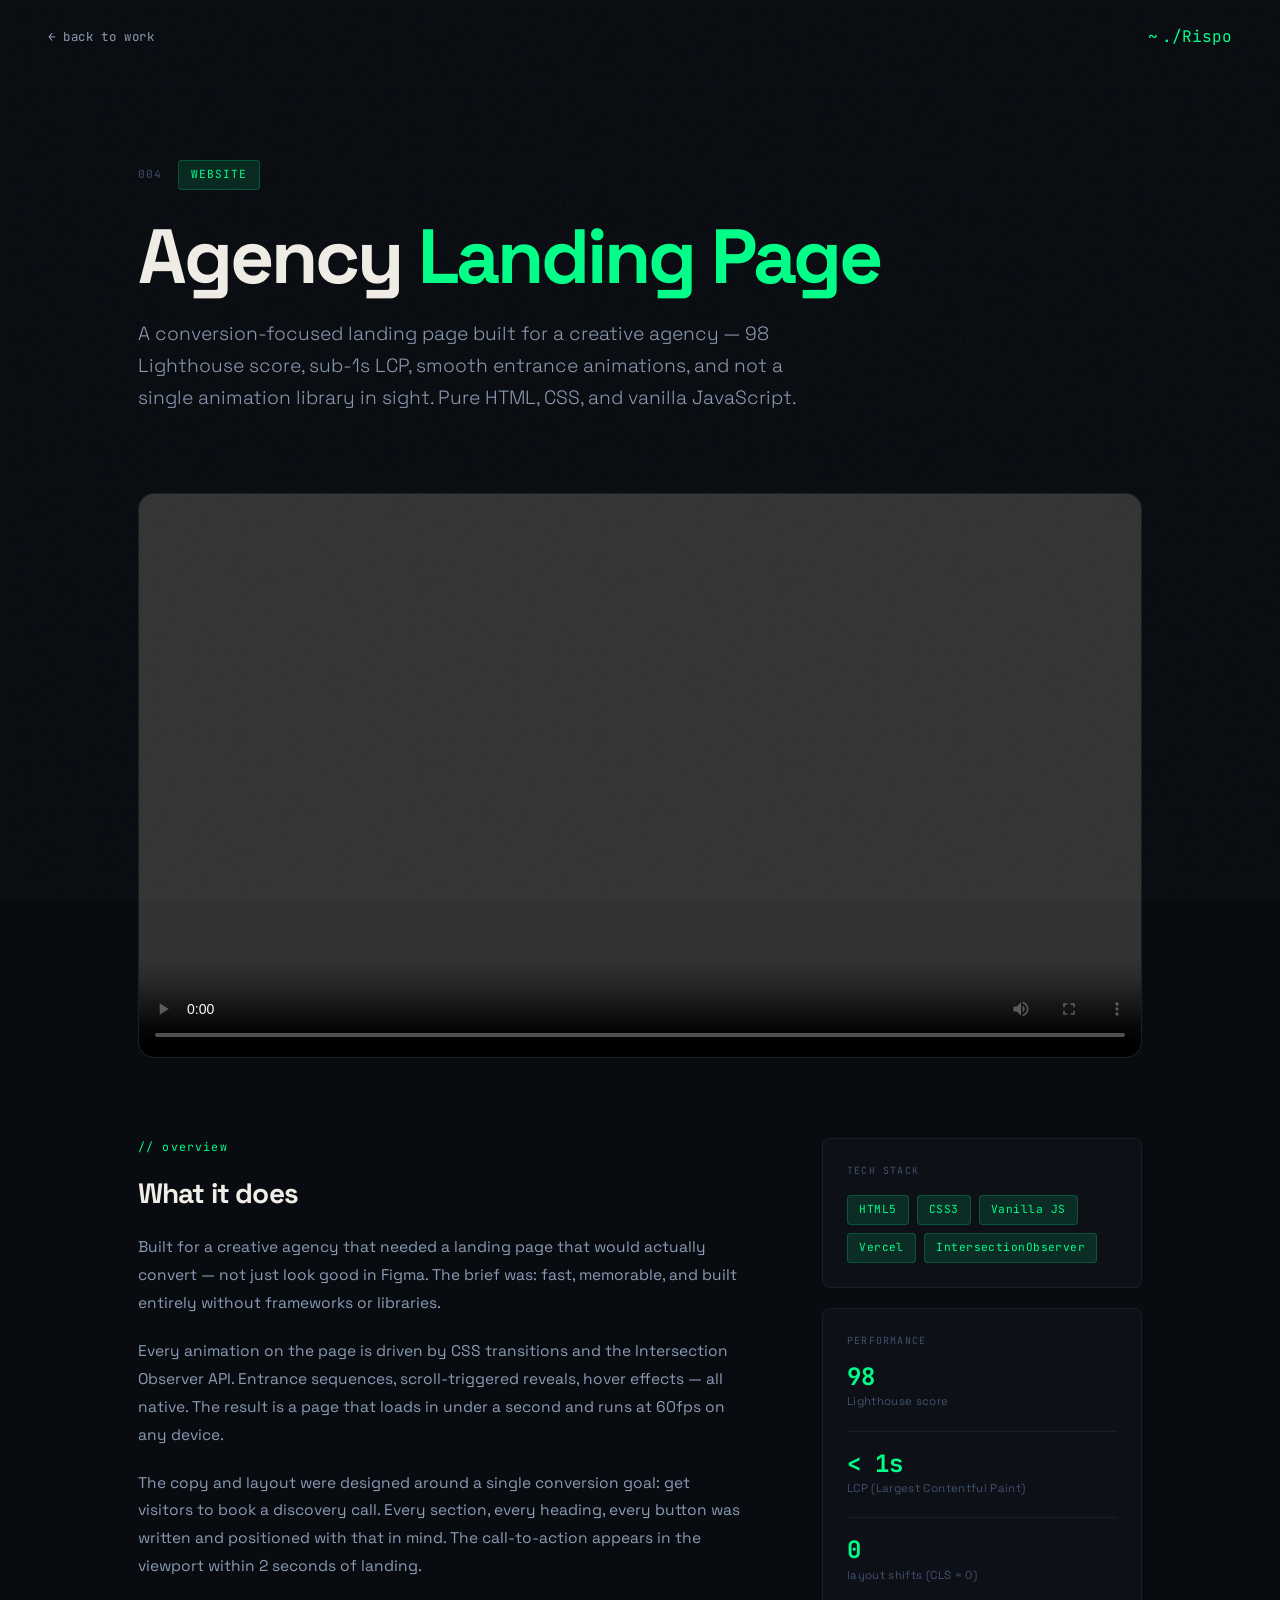
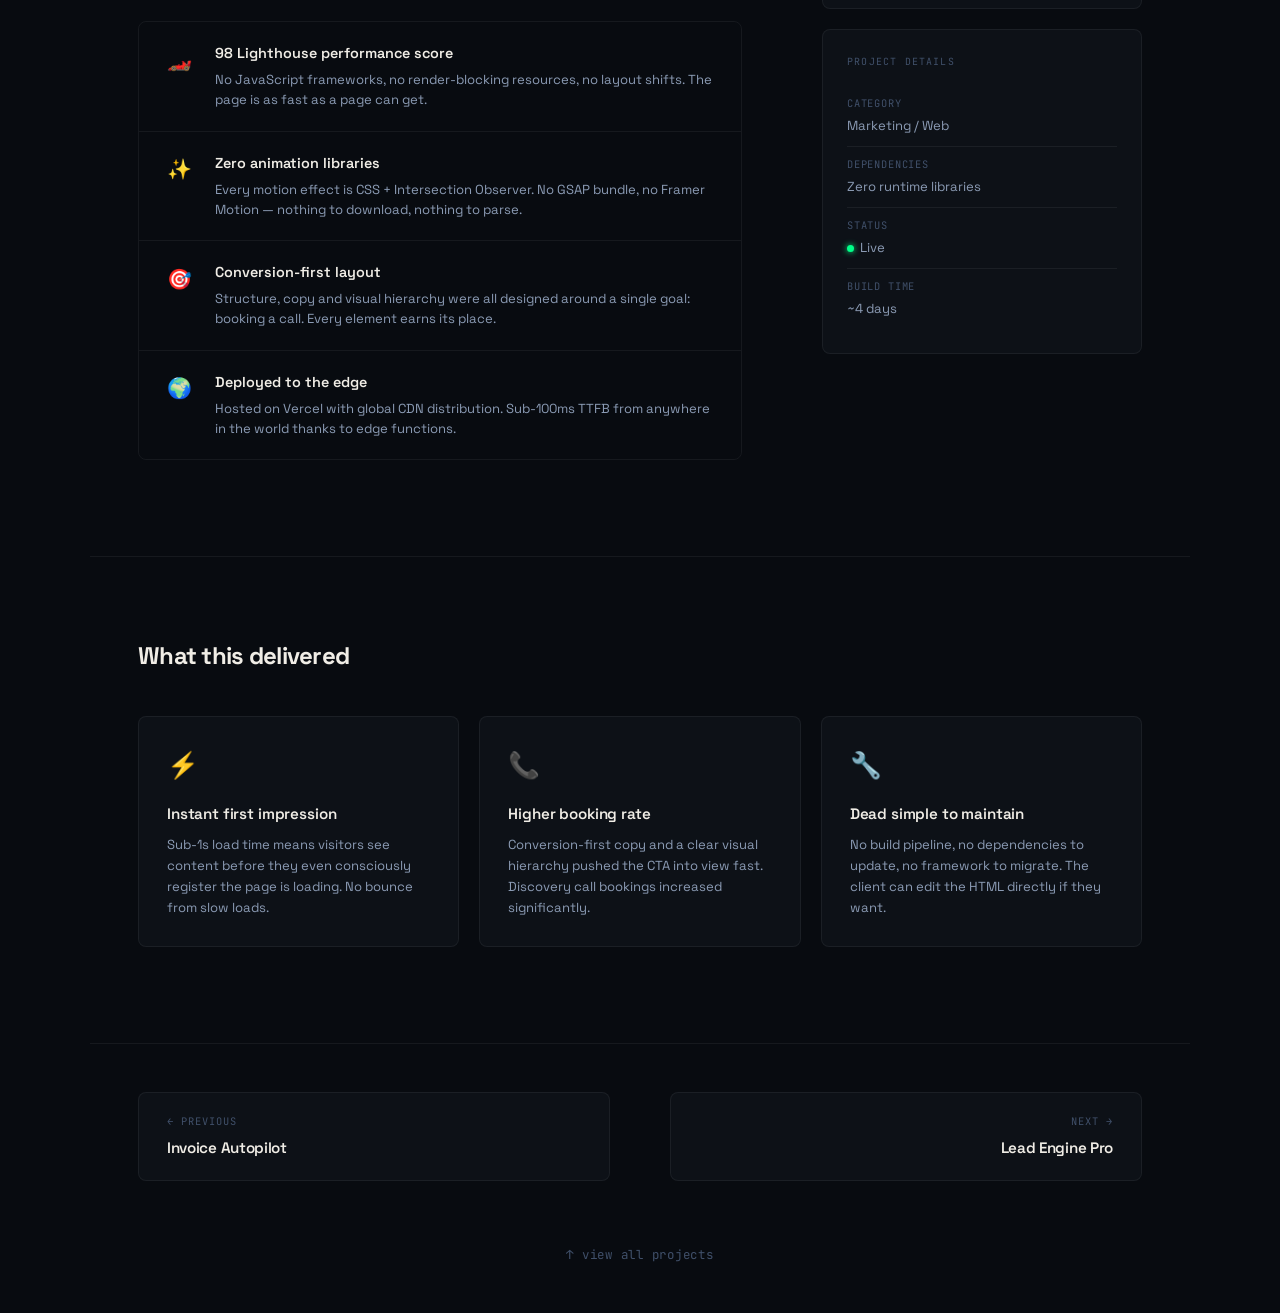
==== projects/agency-landing.html @ e34d499d "first commit" ====
<!DOCTYPE html>
<html lang="en">
<head>
  <meta charset="UTF-8" />
  <meta name="viewport" content="width=device-width, initial-scale=1.0" />
  <title>Agency Landing Page — Rispo</title>
  <meta name="description" content="Conversion-focused landing page. 98 Lighthouse score, sub-1s LCP, smooth animations without a single library." />
  <link rel="preconnect" href="https://fonts.googleapis.com" />
  <link rel="preconnect" href="https://fonts.gstatic.com" crossorigin />
  <link href="https://fonts.googleapis.com/css2?family=Space+Grotesk:wght@300;400;500;600;700&family=JetBrains+Mono:wght@300;400;500;700&display=swap" rel="stylesheet" />
  <link rel="stylesheet" href="../assets/css/style.css" />
</head>
<body>
  <div class="noise" aria-hidden="true"></div>
  <div class="grid-lines" aria-hidden="true"></div>

  <nav class="proj-page-nav" id="projNav">
    <a href="../index.html#work" class="proj-back">← back to work</a>
    <a href="../index.html" class="proj-page-nav-logo"><span style="color:var(--accent)">~</span>./Rispo</a>
  </nav>

  <section class="proj-hero">
    <div class="proj-hero-eyebrow">
      <span class="proj-hero-num">004</span>
      <span class="proj-hero-tag">Website</span>
    </div>
    <h1 class="proj-hero-title">Agency <em>Landing Page</em></h1>
    <p class="proj-hero-tagline">
      A conversion-focused landing page built for a creative agency — 98 Lighthouse score,
      sub-1s LCP, smooth entrance animations, and not a single animation library in sight.
      Pure HTML, CSS, and vanilla JavaScript.
    </p>
  </section>

  <div class="proj-video-wrap">
    <div class="proj-video-frame" id="videoFrame4" role="button" tabindex="0" aria-label="Watch project demo">
      <span class="proj-video-label">// demo</span>
      <div class="proj-video-scanlines"></div>
      <!--
        TO ADD VIDEO: replace the empty src below with your file name, e.g.:
          src="videos/agency-landing-demo.mp4"
      -->
      <video id="projVideo4" src="" controls preload="none"></video>
      <div class="proj-video-play">
        <svg viewBox="0 0 24 24"><path d="M8 5v14l11-7z"/></svg>
      </div>
      <p class="proj-video-caption">Page walkthrough — <em>add video to reveal</em></p>
      <div class="proj-video-corner br">
        <span class="proj-video-corner-dot"></span>
        agency-landing · HTML/CSS/JS
      </div>
    </div>
  </div>

  <div class="proj-body">
    <div class="proj-desc-col">
      <span class="proj-desc-tag">// overview</span>
      <h2 class="proj-desc-title">What it does</h2>

      <p class="proj-desc-body">
        Built for a creative agency that needed a landing page that would actually
        convert — not just look good in Figma. The brief was: fast, memorable,
        and built entirely without frameworks or libraries.
      </p>
      <p class="proj-desc-body">
        Every animation on the page is driven by CSS transitions and the
        Intersection Observer API. Entrance sequences, scroll-triggered reveals,
        hover effects — all native. The result is a page that loads in under
        a second and runs at 60fps on any device.
      </p>
      <p class="proj-desc-body">
        The copy and layout were designed around a single conversion goal: get
        visitors to book a discovery call. Every section, every heading, every
        button was written and positioned with that in mind. The call-to-action
        appears in the viewport within 2 seconds of landing.
      </p>

      <div class="proj-highlights">
        <div class="proj-highlight">
          <span class="proj-highlight-icon">🏎️</span>
          <div class="proj-highlight-text">
            <h4>98 Lighthouse performance score</h4>
            <p>No JavaScript frameworks, no render-blocking resources, no layout shifts. The page is as fast as a page can get.</p>
          </div>
        </div>
        <div class="proj-highlight">
          <span class="proj-highlight-icon">✨</span>
          <div class="proj-highlight-text">
            <h4>Zero animation libraries</h4>
            <p>Every motion effect is CSS + Intersection Observer. No GSAP bundle, no Framer Motion — nothing to download, nothing to parse.</p>
          </div>
        </div>
        <div class="proj-highlight">
          <span class="proj-highlight-icon">🎯</span>
          <div class="proj-highlight-text">
            <h4>Conversion-first layout</h4>
            <p>Structure, copy and visual hierarchy were all designed around a single goal: booking a call. Every element earns its place.</p>
          </div>
        </div>
        <div class="proj-highlight">
          <span class="proj-highlight-icon">🌍</span>
          <div class="proj-highlight-text">
            <h4>Deployed to the edge</h4>
            <p>Hosted on Vercel with global CDN distribution. Sub-100ms TTFB from anywhere in the world thanks to edge functions.</p>
          </div>
        </div>
      </div>
    </div>

    <aside class="proj-sidebar">
      <div class="proj-sidebar-card">
        <span class="proj-sidebar-label">Tech Stack</span>
        <div class="proj-tech-stack">
          <span class="proj-tech-badge">HTML5</span>
          <span class="proj-tech-badge">CSS3</span>
          <span class="proj-tech-badge">Vanilla JS</span>
          <span class="proj-tech-badge">Vercel</span>
          <span class="proj-tech-badge">IntersectionObserver</span>
        </div>
      </div>

      <div class="proj-sidebar-card">
        <span class="proj-sidebar-label">Performance</span>
        <div class="proj-metrics">
          <div>
            <div class="proj-metric-value">98</div>
            <div class="proj-metric-label">Lighthouse score</div>
          </div>
          <div class="proj-sidebar-divider"></div>
          <div>
            <div class="proj-metric-value">&lt; 1s</div>
            <div class="proj-metric-label">LCP (Largest Contentful Paint)</div>
          </div>
          <div class="proj-sidebar-divider"></div>
          <div>
            <div class="proj-metric-value">0</div>
            <div class="proj-metric-label">layout shifts (CLS = 0)</div>
          </div>
        </div>
      </div>

      <div class="proj-sidebar-card">
        <span class="proj-sidebar-label">Project Details</span>
        <div class="proj-sidebar-row">
          <span class="proj-sidebar-row-label">Category</span>
          <span class="proj-sidebar-row-value">Marketing / Web</span>
        </div>
        <div class="proj-sidebar-row">
          <span class="proj-sidebar-row-label">Dependencies</span>
          <span class="proj-sidebar-row-value">Zero runtime libraries</span>
        </div>
        <div class="proj-sidebar-row">
          <span class="proj-sidebar-row-label">Status</span>
          <span class="proj-sidebar-row-value"><span class="proj-status-dot"></span>Live</span>
        </div>
        <div class="proj-sidebar-row">
          <span class="proj-sidebar-row-label">Build time</span>
          <span class="proj-sidebar-row-value">~4 days</span>
        </div>
      </div>
    </aside>
  </div>

  <div class="proj-outcomes">
    <h2 class="proj-outcomes-title">What this delivered</h2>
    <div class="proj-outcomes-grid">
      <div class="proj-outcome-card">
        <div class="proj-outcome-icon">⚡</div>
        <h4>Instant first impression</h4>
        <p>Sub-1s load time means visitors see content before they even consciously register the page is loading. No bounce from slow loads.</p>
      </div>
      <div class="proj-outcome-card">
        <div class="proj-outcome-icon">📞</div>
        <h4>Higher booking rate</h4>
        <p>Conversion-first copy and a clear visual hierarchy pushed the CTA into view fast. Discovery call bookings increased significantly.</p>
      </div>
      <div class="proj-outcome-card">
        <div class="proj-outcome-icon">🔧</div>
        <h4>Dead simple to maintain</h4>
        <p>No build pipeline, no dependencies to update, no framework to migrate. The client can edit the HTML directly if they want.</p>
      </div>
    </div>
  </div>

  <nav class="proj-nav-footer" aria-label="Project navigation">
    <a href="invoice-autopilot.html" class="proj-nav-btn">
      <span class="proj-nav-btn-hint">← previous</span>
      <span class="proj-nav-btn-title">Invoice Autopilot</span>
    </a>
    <a href="lead-engine-pro.html" class="proj-nav-btn next">
      <span class="proj-nav-btn-hint">next →</span>
      <span class="proj-nav-btn-title">Lead Engine Pro</span>
    </a>
  </nav>
  <a href="../index.html#work" class="proj-all-link">↑ view all projects</a>

  <script>
    const nav = document.getElementById('projNav');
    window.addEventListener('scroll', () => nav.classList.toggle('scrolled', window.scrollY > 60), {passive:true});
    const video = document.getElementById('projVideo4');
    const frame = document.getElementById('videoFrame4');
    const play  = frame.querySelector('.proj-video-play');
    const cap   = frame.querySelector('.proj-video-caption');
    if (video && video.src && !video.src.endsWith('/') && !video.src.endsWith('#')) {
      video.style.display = 'block'; play.style.display = 'none'; cap.style.display = 'none';
    }
    frame.addEventListener('click', () => { if (video.style.display === 'block') { video.paused ? video.play() : video.pause(); } });
  </script>
</body>
</html>
---- assets/css/style.css ----
/* ======================================================
   DESIGN SYSTEM — Terminal Brutalism + Dark Futurism
   Fonts: Space Grotesk (display) + JetBrains Mono (code)
   Colors: Obsidian · Acid Green · Off-white
   ====================================================== */

:root {
  --bg:         #080B10;
  --bg-2:       #0D1117;
  --bg-3:       #131A24;
  --border:     rgba(255,255,255,0.06);
  --border-2:   rgba(0,255,136,0.2);
  --accent:     #00FF88;
  --accent-dim: rgba(0,255,136,0.12);
  --accent-glow:rgba(0,255,136,0.35);
  --text:       #F0EDE6;
  --text-2:     #8B9BB4;
  --text-3:     #40506A;
  --red:        #FF5555;
  --yellow:     #FFBD2E;
  --green:      #27C93F;

  --font-display: 'Space Grotesk', sans-serif;
  --font-mono:    'JetBrains Mono', monospace;

  --space-xs:  0.25rem;
  --space-sm:  0.5rem;
  --space-md:  1rem;
  --space-lg:  2rem;
  --space-xl:  4rem;
  --space-2xl: 8rem;

  --radius-sm: 4px;
  --radius-md: 8px;
  --radius-lg: 16px;

  --transition: 0.2s cubic-bezier(0.4, 0, 0.2, 1);
  --transition-slow: 0.5s cubic-bezier(0.4, 0, 0.2, 1);
}

/* ===== RESET ===== */
*, *::before, *::after { box-sizing: border-box; margin: 0; padding: 0; }
html { scroll-behavior: smooth; }
body {
  background: var(--bg);
  color: var(--text);
  font-family: var(--font-display);
  line-height: 1.6;
  overflow-x: hidden;
}
img, svg { display: block; }
a { color: inherit; text-decoration: none; }
ul { list-style: none; }

/* ===== NOISE TEXTURE ===== */
.noise {
  position: fixed;
  inset: 0;
  pointer-events: none;
  z-index: 999;
  opacity: 0.035;
  background-image: url("data:image/svg+xml,%3Csvg viewBox='0 0 256 256' xmlns='http://www.w3.org/2000/svg'%3E%3Cfilter id='noise'%3E%3CfeTurbulence type='fractalNoise' baseFrequency='0.9' numOctaves='4' stitchTiles='stitch'/%3E%3C/filter%3E%3Crect width='100%25' height='100%25' filter='url(%23noise)'/%3E%3C/svg%3E");
  background-repeat: repeat;
  background-size: 180px;
}

/* ===== GRID LINES ===== */
.grid-lines {
  position: fixed;
  inset: 0;
  pointer-events: none;
  z-index: 0;
  background-image:
    linear-gradient(rgba(255,255,255,0.012) 1px, transparent 1px),
    linear-gradient(90deg, rgba(255,255,255,0.012) 1px, transparent 1px);
  background-size: 80px 80px;
}

/* ===== NAV ===== */
.nav {
  position: fixed;
  top: 0; left: 0; right: 0;
  z-index: 100;
  display: flex;
  align-items: center;
  justify-content: space-between;
  padding: 1.5rem 3rem;
  border-bottom: 1px solid transparent;
  transition: border-color var(--transition), background var(--transition);
}
.nav.scrolled {
  background: rgba(8,11,16,0.85);
  backdrop-filter: blur(12px);
  border-color: var(--border);
}

.nav-logo {
  display: flex;
  align-items: center;
  gap: 0.25rem;
  font-family: var(--font-mono);
  font-size: 1rem;
  font-weight: 500;
  letter-spacing: -0.01em;
}
.nav-prompt {
  color: var(--accent);
  font-size: 1.2rem;
  line-height: 1;
}
.nav-name { color: var(--text); }

.nav-links {
  display: flex;
  align-items: center;
  gap: 2.5rem;
}
.nav-link {
  font-family: var(--font-mono);
  font-size: 0.8rem;
  color: var(--text-2);
  letter-spacing: 0.05em;
  transition: color var(--transition);
  position: relative;
}
.nav-link::after {
  content: '';
  position: absolute;
  bottom: -3px; left: 0; right: 100%;
  height: 1px;
  background: var(--accent);
  transition: right var(--transition);
}
.nav-link:hover { color: var(--text); }
.nav-link:hover::after { right: 0; }

.nav-cta {
  font-family: var(--font-mono);
  font-size: 0.8rem;
  letter-spacing: 0.05em;
  padding: 0.5rem 1.25rem;
  border: 1px solid var(--border-2);
  border-radius: var(--radius-sm);
  color: var(--accent);
  transition: background var(--transition), box-shadow var(--transition);
}
.nav-cta:hover {
  background: var(--accent-dim);
  box-shadow: 0 0 20px var(--accent-glow);
}

.nav-toggle {
  display: none;
  flex-direction: column;
  gap: 5px;
  background: none;
  border: none;
  cursor: pointer;
  padding: 4px;
}
.nav-toggle span {
  display: block;
  width: 22px;
  height: 1.5px;
  background: var(--text);
  transition: transform var(--transition), opacity var(--transition);
}

/* ===== HERO ===== */
.hero {
  position: relative;
  z-index: 1;
  min-height: 100vh;
  display: grid;
  grid-template-columns: 1fr 1fr;
  align-items: center;
  gap: 4rem;
  padding: 8rem 3rem 4rem;
  max-width: 1400px;
  margin: 0 auto;
}

.hero-status {
  display: inline-flex;
  align-items: center;
  gap: 0.6rem;
  font-family: var(--font-mono);
  font-size: 0.75rem;
  color: var(--text-2);
  letter-spacing: 0.06em;
  text-transform: uppercase;
  margin-bottom: 2.5rem;
}
.status-dot {
  width: 8px; height: 8px;
  border-radius: 50%;
  background: var(--accent);
  box-shadow: 0 0 8px var(--accent), 0 0 16px var(--accent-glow);
  animation: pulse 2s ease infinite;
}
@keyframes pulse {
  0%, 100% { opacity: 1; box-shadow: 0 0 8px var(--accent), 0 0 16px var(--accent-glow); }
  50% { opacity: 0.6; box-shadow: 0 0 4px var(--accent); }
}

.hero-headline {
  font-family: var(--font-display);
  font-size: clamp(3rem, 5.5vw, 5.5rem);
  font-weight: 700;
  line-height: 1.0;
  letter-spacing: -0.03em;
  margin-bottom: 2rem;
}

.hero-line {
  display: block;
}
.hero-line.line-1 {
  color: var(--text-3);
  font-weight: 300;
}
.hero-line.line-2 {
  color: var(--text);
  font-family: var(--font-mono);
  font-size: clamp(2.5rem, 4.5vw, 4.5rem);
  letter-spacing: -0.02em;
  min-height: 1.1em;
  position: relative;
}
.hero-line.line-3 em {
  color: var(--accent);
  font-style: normal;
}

.cursor {
  color: var(--accent);
  animation: blink 1s step-end infinite;
  font-weight: 300;
  margin-left: 2px;
}
@keyframes blink {
  0%, 100% { opacity: 1; }
  50% { opacity: 0; }
}

.hero-sub {
  font-size: 1.05rem;
  color: var(--text-2);
  line-height: 1.7;
  margin-bottom: 3rem;
  font-weight: 300;
}

.hero-actions {
  display: flex;
  align-items: center;
  gap: 2rem;
  margin-bottom: 4rem;
}

.btn-primary {
  display: inline-flex;
  align-items: center;
  gap: 0.75rem;
  background: var(--accent);
  color: var(--bg);
  font-family: var(--font-mono);
  font-size: 0.85rem;
  font-weight: 700;
  letter-spacing: 0.04em;
  padding: 0.9rem 2rem;
  border-radius: var(--radius-sm);
  position: relative;
  overflow: hidden;
  transition: box-shadow var(--transition), transform var(--transition);
}
.btn-primary::before {
  content: '';
  position: absolute;
  inset: 0;
  background: rgba(255,255,255,0.15);
  transform: translateX(-100%);
  transition: transform 0.4s ease;
}
.btn-primary:hover {
  box-shadow: 0 0 30px var(--accent-glow), 0 8px 30px rgba(0,255,136,0.2);
  transform: translateY(-1px);
}
.btn-primary:hover::before { transform: translateX(0); }
.btn-arrow { transition: transform var(--transition); }
.btn-primary:hover .btn-arrow { transform: translateX(3px); }

.btn-ghost {
  font-family: var(--font-mono);
  font-size: 0.8rem;
  color: var(--text-2);
  letter-spacing: 0.05em;
  transition: color var(--transition);
}
.btn-ghost:hover { color: var(--text); }

.hero-stats {
  display: flex;
  align-items: center;
  gap: 2rem;
}
.stat { display: flex; flex-direction: column; gap: 0.15rem; }
.stat-num {
  font-family: var(--font-mono);
  font-size: 1.6rem;
  font-weight: 700;
  color: var(--accent);
  line-height: 1;
}
.stat-label {
  font-size: 0.7rem;
  color: var(--text-3);
  letter-spacing: 0.05em;
  text-transform: uppercase;
  font-family: var(--font-mono);
}
.stat-divider {
  width: 1px;
  height: 2.5rem;
  background: var(--border);
}

/* CODE WINDOW */
.hero-right {
  position: relative;
  display: flex;
  flex-direction: column;
  align-items: flex-end;
  gap: 2rem;
}

.code-window {
  width: 100%;
  background: var(--bg-2);
  border: 1px solid var(--border);
  border-radius: var(--radius-md);
  overflow: hidden;
  box-shadow: 0 30px 80px rgba(0,0,0,0.6), 0 0 0 1px rgba(255,255,255,0.04);
  transform: perspective(800px) rotateY(-4deg) rotateX(2deg);
  transition: transform var(--transition-slow);
}
.code-window:hover {
  transform: perspective(800px) rotateY(-1deg) rotateX(0deg);
}

.code-window-bar {
  display: flex;
  align-items: center;
  gap: 0.5rem;
  padding: 0.85rem 1.25rem;
  background: var(--bg-3);
  border-bottom: 1px solid var(--border);
}
.dot {
  width: 12px; height: 12px;
  border-radius: 50%;
}
.dot.red    { background: var(--red); }
.dot.yellow { background: var(--yellow); }
.dot.green  { background: var(--green); }
.code-window-title {
  margin-left: auto;
  font-family: var(--font-mono);
  font-size: 0.72rem;
  color: var(--text-3);
}

.code-body { padding: 1.5rem; overflow: hidden; }
.code-content {
  font-family: var(--font-mono);
  font-size: 0.78rem;
  line-height: 1.7;
  color: var(--text-2);
  white-space: pre;
  min-height: 260px;
}

.hero-badge {
  position: absolute;
  bottom: -2rem;
  right: -1.5rem;
  width: 110px;
  height: 110px;
  display: flex;
  align-items: center;
  justify-content: center;
}
.badge-ring {
  position: absolute;
  inset: 0;
  border-radius: 50%;
  border: 1px solid var(--border-2);
  animation: spin 20s linear infinite;
  background: conic-gradient(from 0deg, transparent 60%, var(--accent-dim) 100%);
}
@keyframes spin { to { transform: rotate(360deg); } }
.badge-text {
  font-family: var(--font-mono);
  font-size: 0.55rem;
  color: var(--accent);
  letter-spacing: 0.08em;
  text-align: center;
  line-height: 1.5;
  text-transform: uppercase;
  z-index: 1;
  max-width: 70px;
}

/* ===== MARQUEE ===== */
.marquee-wrap {
  position: relative;
  z-index: 1;
  overflow: hidden;
  border-top: 1px solid var(--border);
  border-bottom: 1px solid var(--border);
  padding: 1.1rem 0;
  background: var(--bg-2);
}
.marquee-track {
  display: flex;
  gap: 2rem;
  font-family: var(--font-mono);
  font-size: 0.78rem;
  color: var(--text-3);
  letter-spacing: 0.06em;
  white-space: nowrap;
  width: max-content;
  animation: marquee 24s linear infinite;
}
@keyframes marquee {
  from { transform: translateX(0); }
  to   { transform: translateX(-50%); }
}
.marquee-track .mx { color: var(--accent); opacity: 0.5; }

/* ===== SECTION SHARED ===== */
.section-header {
  margin-bottom: 4rem;
}
.section-tag {
  display: inline-block;
  font-family: var(--font-mono);
  font-size: 0.75rem;
  color: var(--accent);
  letter-spacing: 0.1em;
  margin-bottom: 0.75rem;
}
.section-title {
  font-size: clamp(2.2rem, 4vw, 3.5rem);
  font-weight: 700;
  letter-spacing: -0.03em;
  line-height: 1.1;
}

/* ===== SERVICES ===== */
.services {
  position: relative;
  z-index: 1;
  padding: var(--space-2xl) 3rem;
  max-width: 1400px;
  margin: 0 auto;
}

.services-grid {
  display: grid;
  grid-template-columns: repeat(3, 1fr);
  gap: 1.5rem;
}

.service-card {
  background: var(--bg-2);
  border: 1px solid var(--border);
  border-radius: var(--radius-md);
  padding: 2.5rem;
  position: relative;
  overflow: hidden;
  cursor: default;
  transition: border-color var(--transition), transform var(--transition), box-shadow var(--transition);
  display: flex;
  flex-direction: column;
  gap: 1rem;
}
.service-card::before {
  content: '';
  position: absolute;
  top: 0; left: 0; right: 0;
  height: 2px;
  background: linear-gradient(90deg, transparent, var(--accent), transparent);
  opacity: 0;
  transition: opacity var(--transition);
}
.service-card:hover,
.service-card.active {
  border-color: var(--border-2);
  transform: translateY(-6px);
  box-shadow: 0 20px 60px rgba(0,0,0,0.4), 0 0 30px rgba(0,255,136,0.08);
}
.service-card:hover::before,
.service-card.active::before { opacity: 1; }

.service-card.featured {
  border-color: rgba(0,255,136,0.2);
  background: linear-gradient(135deg, var(--bg-2) 0%, rgba(0,255,136,0.04) 100%);
}

.service-num {
  font-family: var(--font-mono);
  font-size: 0.7rem;
  color: var(--text-3);
  letter-spacing: 0.1em;
}
.service-icon { color: var(--text-2); margin: 0.5rem 0; }
.service-title {
  font-size: 1.4rem;
  font-weight: 600;
  letter-spacing: -0.02em;
}
.service-desc {
  font-size: 0.9rem;
  color: var(--text-2);
  line-height: 1.65;
}
.service-list {
  display: flex;
  flex-direction: column;
  gap: 0.4rem;
  margin-top: 0.5rem;
}
.service-list li {
  font-family: var(--font-mono);
  font-size: 0.75rem;
  color: var(--text-3);
  padding-left: 1rem;
  position: relative;
  letter-spacing: 0.02em;
}
.service-list li::before {
  content: '→';
  position: absolute;
  left: 0;
  color: var(--accent);
  opacity: 0.5;
}
.service-arrow {
  margin-top: auto;
  font-size: 1.2rem;
  color: var(--text-3);
  align-self: flex-end;
  transition: color var(--transition), transform var(--transition);
}
.service-card:hover .service-arrow {
  color: var(--accent);
  transform: translate(3px, -3px);
}

/* ===== WORK ===== */
.work {
  position: relative;
  z-index: 1;
  padding: var(--space-2xl) 3rem;
  max-width: 1400px;
  margin: 0 auto;
  border-top: 1px solid var(--border);
}

.projects-list { display: flex; flex-direction: column; }

.project-row {
  display: grid;
  grid-template-columns: 120px 1fr auto auto;
  align-items: center;
  gap: 2rem;
  padding: 2rem 0;
  border-bottom: 1px solid var(--border);
  cursor: pointer;
  transition: background var(--transition);
  position: relative;
  overflow: hidden;
}
.project-row::before {
  content: '';
  position: absolute;
  inset: 0;
  background: linear-gradient(90deg, var(--accent-dim), transparent);
  opacity: 0;
  transform: translateX(-100%);
  transition: opacity var(--transition), transform 0.4s ease;
}
.project-row:hover::before {
  opacity: 1;
  transform: translateX(0);
}

.proj-meta {
  display: flex;
  flex-direction: column;
  gap: 0.4rem;
}
.proj-num {
  font-family: var(--font-mono);
  font-size: 0.7rem;
  color: var(--text-3);
  letter-spacing: 0.1em;
}
.proj-tag {
  font-family: var(--font-mono);
  font-size: 0.65rem;
  color: var(--accent);
  letter-spacing: 0.08em;
  background: var(--accent-dim);
  padding: 0.2rem 0.5rem;
  border-radius: var(--radius-sm);
  display: inline-block;
}

.proj-title {
  font-size: 1.4rem;
  font-weight: 600;
  letter-spacing: -0.02em;
  margin-bottom: 0.4rem;
  transition: color var(--transition);
}
.project-row:hover .proj-title { color: var(--accent); }

.proj-desc {
  font-size: 0.85rem;
  color: var(--text-2);
  line-height: 1.5;
}
.proj-tech {
  display: flex;
  flex-wrap: wrap;
  gap: 0.5rem;
  justify-content: flex-end;
}
.proj-tech span {
  font-family: var(--font-mono);
  font-size: 0.68rem;
  color: var(--text-3);
  border: 1px solid var(--border);
  padding: 0.25rem 0.6rem;
  border-radius: var(--radius-sm);
  letter-spacing: 0.04em;
  transition: border-color var(--transition), color var(--transition);
}
.project-row:hover .proj-tech span {
  border-color: var(--border-2);
  color: var(--text-2);
}
.proj-arrow {
  font-size: 1.3rem;
  color: var(--text-3);
  transition: color var(--transition), transform var(--transition);
}
.project-row:hover .proj-arrow {
  color: var(--accent);
  transform: translate(3px, -3px);
}

/* ===== PROCESS ===== */
.process {
  position: relative;
  z-index: 1;
  padding: var(--space-2xl) 3rem;
  max-width: 1400px;
  margin: 0 auto;
  border-top: 1px solid var(--border);
}

.process-steps {
  display: flex;
  align-items: flex-start;
  gap: 0;
}

.process-step {
  flex: 1;
  display: flex;
  flex-direction: column;
  gap: 1rem;
  opacity: 0;
  transform: translateY(20px);
  transition: opacity 0.5s ease, transform 0.5s ease;
}
.process-step.visible {
  opacity: 1;
  transform: translateY(0);
}
.process-step:nth-child(1) { transition-delay: 0s; }
.process-step:nth-child(3) { transition-delay: 0.15s; }
.process-step:nth-child(5) { transition-delay: 0.3s; }
.process-step:nth-child(7) { transition-delay: 0.45s; }

.step-num {
  font-family: var(--font-mono);
  font-size: 0.7rem;
  color: var(--accent);
  letter-spacing: 0.1em;
  margin-bottom: 0.5rem;
}
.step-content h3 {
  font-size: 1.1rem;
  font-weight: 600;
  letter-spacing: -0.02em;
  margin-bottom: 0.5rem;
}
.step-content p {
  font-size: 0.85rem;
  color: var(--text-2);
  line-height: 1.6;
}

.process-connector {
  display: flex;
  align-items: center;
  padding: 0 1.5rem;
  padding-top: 0.5rem;
}
.connector-line {
  width: 60px;
  height: 1px;
  background: linear-gradient(90deg, var(--accent-dim), var(--border));
}

/* ===== CONTACT ===== */
.contact {
  position: relative;
  z-index: 1;
  padding: var(--space-2xl) 3rem;
  background: var(--bg-2);
  border-top: 1px solid var(--border);
  border-bottom: 1px solid var(--border);
}
.contact-inner {
  max-width: 700px;
  margin: 0 auto;
}
.contact-tag {
  display: inline-block;
  font-family: var(--font-mono);
  font-size: 0.75rem;
  color: var(--accent);
  letter-spacing: 0.1em;
  margin-bottom: 1.5rem;
}
.contact-title {
  font-size: clamp(2.5rem, 5vw, 4rem);
  font-weight: 700;
  letter-spacing: -0.04em;
  line-height: 1.05;
  margin-bottom: 1.25rem;
}
.contact-title em {
  color: var(--accent);
  font-style: normal;
}
.contact-sub {
  font-size: 0.95rem;
  color: var(--text-2);
  margin-bottom: 3rem;
}

.contact-form { display: flex; flex-direction: column; gap: 1.5rem; }
.form-row { display: grid; grid-template-columns: 1fr 1fr; gap: 1.5rem; }
.form-group { display: flex; flex-direction: column; gap: 0.5rem; }
.form-group label {
  font-family: var(--font-mono);
  font-size: 0.72rem;
  color: var(--text-2);
  letter-spacing: 0.08em;
  text-transform: uppercase;
}
.form-group input,
.form-group textarea {
  background: var(--bg);
  border: 1px solid var(--border);
  border-radius: var(--radius-sm);
  padding: 0.85rem 1.1rem;
  color: var(--text);
  font-family: var(--font-display);
  font-size: 0.9rem;
  outline: none;
  transition: border-color var(--transition), box-shadow var(--transition);
  resize: vertical;
}
.form-group input::placeholder,
.form-group textarea::placeholder { color: var(--text-3); }
.form-group input:focus,
.form-group textarea:focus {
  border-color: var(--border-2);
  box-shadow: 0 0 0 3px rgba(0,255,136,0.08);
}

.btn-submit {
  display: inline-flex;
  align-items: center;
  gap: 0.75rem;
  background: var(--accent);
  color: var(--bg);
  font-family: var(--font-mono);
  font-size: 0.85rem;
  font-weight: 700;
  letter-spacing: 0.04em;
  padding: 1rem 2.5rem;
  border: none;
  border-radius: var(--radius-sm);
  cursor: pointer;
  align-self: flex-start;
  position: relative;
  overflow: hidden;
  transition: box-shadow var(--transition), transform var(--transition);
}
.btn-submit:hover {
  box-shadow: 0 0 30px var(--accent-glow), 0 8px 30px rgba(0,255,136,0.2);
  transform: translateY(-1px);
}
.btn-submit.sending { opacity: 0.7; pointer-events: none; }
.btn-submit-arrow { transition: transform var(--transition); }
.btn-submit:hover .btn-submit-arrow { transform: translateX(3px); }

/* ===== FOOTER ===== */
.footer {
  position: relative;
  z-index: 1;
  display: flex;
  align-items: center;
  justify-content: space-between;
  padding: 2rem 3rem;
  max-width: 1400px;
  margin: 0 auto;
}
.footer-left {
  display: flex;
  align-items: center;
  gap: 2rem;
}
.footer-logo {
  font-family: var(--font-mono);
  font-size: 0.9rem;
  color: var(--accent);
  font-weight: 500;
}
.footer-copy {
  font-family: var(--font-mono);
  font-size: 0.72rem;
  color: var(--text-3);
  letter-spacing: 0.04em;
}
.footer-right { display: flex; gap: 2rem; }
.footer-link {
  font-family: var(--font-mono);
  font-size: 0.72rem;
  color: var(--text-3);
  letter-spacing: 0.06em;
  transition: color var(--transition);
}
.footer-link:hover { color: var(--accent); }

/* ===== SCROLL REVEAL ===== */
.reveal {
  opacity: 0;
  transform: translateY(24px);
  transition: opacity 0.6s ease, transform 0.6s ease;
}
.reveal.visible {
  opacity: 1;
  transform: translateY(0);
}

/* ===== ABOUT ===== */
.about {
  position: relative;
  z-index: 1;
  padding: var(--space-2xl) 3rem;
  max-width: 1400px;
  margin: 0 auto;
  border-top: 1px solid var(--border);
}

.about-inner {
  display: grid;
  grid-template-columns: 380px 1fr;
  gap: 6rem;
  align-items: center;
}

/* --- Photo column --- */
.about-photo-wrap {
  display: flex;
  flex-direction: column;
  align-items: center;
  gap: 1.75rem;
}

.about-photo {
  position: relative;
  width: 280px;
  height: 340px;
  border-radius: var(--radius-lg);
  overflow: hidden;
  background: var(--bg-2);
  border: 1px solid var(--border);
  flex-shrink: 0;
}

/* Actual photo — hidden by default until src is set */
.about-img {
  width: 100%;
  height: 100%;
  object-fit: cover;
  object-position: center top;
  display: block;
  transition: transform var(--transition-slow);
}
.about-photo:hover .about-img {
  transform: scale(1.03);
}

/* Placeholder shown when no photo */
.about-photo-placeholder {
  position: absolute;
  inset: 0;
  display: flex;
  flex-direction: column;
  align-items: center;
  justify-content: center;
  gap: 1rem;
  background:
    linear-gradient(160deg, var(--bg-3) 0%, var(--bg-2) 100%);
}
.about-photo-placeholder span {
  font-family: var(--font-mono);
  font-size: 0.7rem;
  color: var(--text-3);
  letter-spacing: 0.08em;
  text-transform: uppercase;
}

/* Decorative corner frame */
.about-photo-frame {
  position: absolute;
  inset: 0;
  pointer-events: none;
  border-radius: var(--radius-lg);
  box-shadow:
    inset 0 0 0 1px rgba(0,255,136,0.12),
    0 30px 80px rgba(0,0,0,0.5);
}
.about-photo-frame::before,
.about-photo-frame::after {
  content: '';
  position: absolute;
  width: 24px;
  height: 24px;
  border-color: var(--accent);
  border-style: solid;
  opacity: 0.6;
}
.about-photo-frame::before {
  top: -1px; left: -1px;
  border-width: 2px 0 0 2px;
  border-radius: var(--radius-lg) 0 0 0;
}
.about-photo-frame::after {
  bottom: -1px; right: -1px;
  border-width: 0 2px 2px 0;
  border-radius: 0 0 var(--radius-lg) 0;
}

/* Terminal bio badge */
.about-terminal {
  width: 100%;
  background: var(--bg-3);
  border: 1px solid var(--border);
  border-radius: var(--radius-sm);
  padding: 0.9rem 1.25rem;
  font-family: var(--font-mono);
  font-size: 0.75rem;
  line-height: 1.8;
  letter-spacing: 0.03em;
}
.about-terminal-prompt {
  color: var(--accent);
  margin-right: 0.3rem;
}
.about-terminal-text {
  color: var(--text-2);
}
.about-terminal-output {
  color: var(--text-3);
  display: block;
  padding-left: 0.5rem;
}
.about-terminal-output em {
  color: var(--accent);
  font-style: normal;
}

/* --- Content column --- */
.about-content {
  display: flex;
  flex-direction: column;
  gap: 1.5rem;
}

.about-title {
  font-size: clamp(2.4rem, 4vw, 3.8rem);
  font-weight: 700;
  letter-spacing: -0.04em;
  line-height: 1.05;
  margin-top: 0.5rem;
}
.about-title em {
  color: var(--accent);
  font-style: normal;
}

.about-lead {
  font-size: 1.1rem;
  color: var(--text);
  line-height: 1.7;
  font-weight: 400;
}
.about-lead strong {
  color: var(--accent);
  font-weight: 600;
}

.about-body {
  font-size: 0.95rem;
  color: var(--text-2);
  line-height: 1.75;
}

.about-tags {
  display: flex;
  flex-wrap: wrap;
  gap: 0.6rem;
  margin-top: 0.5rem;
}
.about-tag {
  font-family: var(--font-mono);
  font-size: 0.75rem;
  color: var(--text-2);
  background: var(--bg-3);
  border: 1px solid var(--border);
  border-radius: var(--radius-sm);
  padding: 0.4rem 0.9rem;
  letter-spacing: 0.04em;
  transition: border-color var(--transition), color var(--transition), background var(--transition);
}
.about-tag:hover {
  border-color: var(--border-2);
  color: var(--accent);
  background: var(--accent-dim);
}

/* ===== RESPONSIVE ===== */
@media (max-width: 1100px) {
  .services-grid { grid-template-columns: 1fr 1fr; }
  .service-card:last-child { grid-column: 1 / -1; }
  .project-row { grid-template-columns: 100px 1fr auto; }
  .proj-tech { display: none; }
}

@media (max-width: 860px) {
  .nav { padding: 1.25rem 1.5rem; }
  .nav-links { display: none; }
  .nav-links.open {
    display: flex;
    flex-direction: column;
    position: fixed;
    inset: 0;
    background: var(--bg);
    align-items: center;
    justify-content: center;
    gap: 2rem;
    z-index: 99;
  }
  .nav-links.open .nav-link,
  .nav-links.open .nav-cta { font-size: 1.2rem; }
  .nav-toggle { display: flex; }

  .hero {
    grid-template-columns: 1fr;
    padding: 6rem 1.5rem 4rem;
    gap: 4rem;
  }
  .hero-right { align-items: center; }
  .code-window { transform: none; }
  .code-window:hover { transform: none; }
  .hero-badge { right: 0; bottom: -1rem; }

  .about { padding: 5rem 1.5rem; }
  .about-inner { grid-template-columns: 1fr; gap: 3rem; }
  .about-photo-wrap { flex-direction: row; align-items: flex-start; flex-wrap: wrap; gap: 1.25rem; }
  .about-photo { width: 220px; height: 270px; }

  .services { padding: 5rem 1.5rem; }
  .services-grid { grid-template-columns: 1fr; }
  .service-card:last-child { grid-column: auto; }

  .work { padding: 5rem 1.5rem; }
  .project-row { grid-template-columns: 1fr auto; }
  .proj-meta { display: none; }

  .process { padding: 5rem 1.5rem; }
  .process-steps { flex-direction: column; gap: 0; }
  .process-connector { padding: 0; padding-left: 0.75rem; }
  .connector-line { width: 1px; height: 40px; background: linear-gradient(180deg, var(--accent-dim), var(--border)); }

  .contact { padding: 5rem 1.5rem; }
  .form-row { grid-template-columns: 1fr; }

  .footer { flex-direction: column; gap: 1.5rem; text-align: center; padding: 2rem 1.5rem; }
  .footer-left { flex-direction: column; gap: 0.5rem; }
}

@media (max-width: 500px) {
  .hero-headline { font-size: 2.5rem; }
  .hero-line.line-2 { font-size: 2rem; }
  .hero-actions { flex-direction: column; align-items: flex-start; gap: 1rem; }
  .hero-stats { gap: 1rem; }
  .stat-num { font-size: 1.2rem; }
}

/* ============================================================
   PROJECT PAGE STYLES
   ============================================================ */

/* ── Back nav breadcrumb ── */
.proj-page-nav {
  position: fixed;
  top: 0; left: 0; right: 0;
  z-index: 100;
  display: flex;
  align-items: center;
  justify-content: space-between;
  padding: 1.5rem 3rem;
  border-bottom: 1px solid transparent;
  transition: border-color var(--transition), background var(--transition);
}
.proj-page-nav.scrolled {
  background: rgba(8,11,16,0.9);
  backdrop-filter: blur(12px);
  border-color: var(--border);
}
.proj-page-nav-logo {
  font-family: var(--font-mono);
  font-size: 1rem;
  color: var(--accent);
  display: flex;
  align-items: center;
  gap: 0.25rem;
  text-decoration: none;
}
.proj-page-nav-logo:hover { opacity: 0.75; }
.proj-back {
  display: inline-flex;
  align-items: center;
  gap: 0.5rem;
  font-family: var(--font-mono);
  font-size: 0.78rem;
  color: var(--text-2);
  letter-spacing: 0.05em;
  transition: color var(--transition);
}
.proj-back:hover { color: var(--accent); }

/* ── Project hero ── */
.proj-hero {
  position: relative;
  z-index: 1;
  padding: 10rem 3rem 5rem;
  max-width: 1100px;
  margin: 0 auto;
}
.proj-hero-eyebrow {
  display: flex;
  align-items: center;
  gap: 1rem;
  margin-bottom: 1.75rem;
}
.proj-hero-tag {
  font-family: var(--font-mono);
  font-size: 0.7rem;
  color: var(--accent);
  background: var(--accent-dim);
  border: 1px solid var(--border-2);
  border-radius: var(--radius-sm);
  padding: 0.3rem 0.75rem;
  letter-spacing: 0.08em;
  text-transform: uppercase;
}
.proj-hero-num {
  font-family: var(--font-mono);
  font-size: 0.7rem;
  color: var(--text-3);
  letter-spacing: 0.1em;
}
.proj-hero-title {
  font-size: clamp(2.8rem, 6vw, 5.5rem);
  font-weight: 700;
  letter-spacing: -0.04em;
  line-height: 1.0;
  margin-bottom: 1.5rem;
}
.proj-hero-title em {
  color: var(--accent);
  font-style: normal;
}
.proj-hero-tagline {
  font-size: 1.2rem;
  color: var(--text-2);
  line-height: 1.65;
  max-width: 680px;
  font-weight: 300;
}

/* ── Video placeholder ── */
.proj-video-wrap {
  position: relative;
  z-index: 1;
  max-width: 1100px;
  margin: 0 auto;
  padding: 0 3rem 5rem;
}
.proj-video-frame {
  position: relative;
  width: 100%;
  aspect-ratio: 16 / 9;
  background: var(--bg-2);
  border: 1px solid var(--border);
  border-radius: var(--radius-lg);
  overflow: hidden;
  cursor: pointer;
  display: flex;
  align-items: center;
  justify-content: center;
  flex-direction: column;
  gap: 1.5rem;
  transition: border-color var(--transition), box-shadow var(--transition);
}
.proj-video-frame::before {
  content: '';
  position: absolute;
  inset: 0;
  background:
    linear-gradient(135deg, rgba(0,255,136,0.03) 0%, transparent 60%),
    linear-gradient(to bottom, transparent 70%, rgba(0,0,0,0.4) 100%);
  pointer-events: none;
  z-index: 0;
}
.proj-video-frame:hover {
  border-color: var(--border-2);
  box-shadow: 0 0 50px rgba(0,255,136,0.08);
}
.proj-video-label {
  position: absolute;
  top: 1.25rem; left: 1.5rem;
  font-family: var(--font-mono);
  font-size: 0.65rem;
  color: var(--text-3);
  letter-spacing: 0.08em;
  text-transform: uppercase;
  background: var(--bg-3);
  border: 1px solid var(--border);
  border-radius: var(--radius-sm);
  padding: 0.3rem 0.7rem;
  z-index: 2;
}
.proj-video-scanlines {
  position: absolute;
  inset: 0;
  background: repeating-linear-gradient(
    0deg,
    transparent,
    transparent 2px,
    rgba(0,0,0,0.04) 2px,
    rgba(0,0,0,0.04) 4px
  );
  pointer-events: none;
  z-index: 1;
}
.proj-video-play {
  width: 72px; height: 72px;
  border-radius: 50%;
  border: 2px solid rgba(0,255,136,0.4);
  display: flex;
  align-items: center;
  justify-content: center;
  position: relative;
  z-index: 2;
  transition: border-color var(--transition), box-shadow var(--transition), transform var(--transition);
}
.proj-video-frame:hover .proj-video-play {
  border-color: var(--accent);
  box-shadow: 0 0 30px var(--accent-glow);
  transform: scale(1.08);
}
.proj-video-play svg {
  width: 24px; height: 24px;
  fill: var(--accent);
  margin-left: 4px;
}
.proj-video-caption {
  font-family: var(--font-mono);
  font-size: 0.75rem;
  color: var(--text-3);
  letter-spacing: 0.05em;
  position: relative;
  z-index: 2;
}
.proj-video-caption em {
  color: var(--accent);
  font-style: normal;
}
.proj-video-corner {
  position: absolute;
  font-family: var(--font-mono);
  font-size: 0.65rem;
  color: var(--text-3);
  letter-spacing: 0.06em;
  z-index: 2;
}
.proj-video-corner.br {
  bottom: 1.25rem; right: 1.5rem;
  display: flex;
  align-items: center;
  gap: 0.4rem;
}
.proj-video-corner-dot {
  width: 6px; height: 6px;
  border-radius: 50%;
  background: var(--text-3);
}

/* Video element (hidden until src set via JS) */
.proj-video-frame video {
  position: absolute;
  inset: 0;
  width: 100%;
  height: 100%;
  object-fit: cover;
  display: none;
  z-index: 3;
}

/* ── Project body (description + sidebar) ── */
.proj-body {
  position: relative;
  z-index: 1;
  max-width: 1100px;
  margin: 0 auto;
  padding: 0 3rem 6rem;
  display: grid;
  grid-template-columns: 1fr 320px;
  gap: 5rem;
  align-items: start;
}
.proj-desc-tag {
  font-family: var(--font-mono);
  font-size: 0.72rem;
  color: var(--accent);
  letter-spacing: 0.1em;
  margin-bottom: 1.25rem;
  display: block;
}
.proj-desc-title {
  font-size: 1.75rem;
  font-weight: 700;
  letter-spacing: -0.03em;
  margin-bottom: 1.5rem;
  line-height: 1.2;
}
.proj-desc-body {
  font-size: 0.97rem;
  color: var(--text-2);
  line-height: 1.8;
  margin-bottom: 1.25rem;
}
.proj-highlights {
  margin-top: 2.5rem;
  display: flex;
  flex-direction: column;
  border: 1px solid var(--border);
  border-radius: var(--radius-md);
  overflow: hidden;
}
.proj-highlight {
  display: flex;
  align-items: flex-start;
  gap: 1.25rem;
  padding: 1.25rem 1.5rem;
  border-bottom: 1px solid var(--border);
  transition: background var(--transition);
}
.proj-highlight:last-child { border-bottom: none; }
.proj-highlight:hover { background: rgba(255,255,255,0.02); }
.proj-highlight-icon {
  font-size: 1.25rem;
  flex-shrink: 0;
  width: 2rem;
  text-align: center;
  padding-top: 0.1rem;
}
.proj-highlight-text h4 {
  font-size: 0.9rem;
  font-weight: 600;
  margin-bottom: 0.3rem;
}
.proj-highlight-text p {
  font-size: 0.82rem;
  color: var(--text-2);
  line-height: 1.55;
}

/* Sidebar */
.proj-sidebar {
  position: sticky;
  top: 6rem;
  display: flex;
  flex-direction: column;
  gap: 1.25rem;
}
.proj-sidebar-card {
  background: var(--bg-2);
  border: 1px solid var(--border);
  border-radius: var(--radius-md);
  padding: 1.5rem;
}
.proj-sidebar-label {
  font-family: var(--font-mono);
  font-size: 0.62rem;
  color: var(--text-3);
  letter-spacing: 0.12em;
  text-transform: uppercase;
  margin-bottom: 1rem;
  display: block;
}
.proj-tech-stack {
  display: flex;
  flex-wrap: wrap;
  gap: 0.5rem;
}
.proj-tech-badge {
  font-family: var(--font-mono);
  font-size: 0.7rem;
  color: var(--accent);
  background: var(--accent-dim);
  border: 1px solid var(--border-2);
  border-radius: var(--radius-sm);
  padding: 0.32rem 0.7rem;
  letter-spacing: 0.04em;
}
.proj-metrics {
  display: flex;
  flex-direction: column;
  gap: 1rem;
}
.proj-metric-value {
  font-family: var(--font-mono);
  font-size: 1.5rem;
  font-weight: 700;
  color: var(--accent);
  line-height: 1;
}
.proj-metric-label {
  font-size: 0.72rem;
  color: var(--text-3);
  letter-spacing: 0.03em;
  margin-top: 0.2rem;
}
.proj-sidebar-divider { height: 1px; background: var(--border); margin: 0.25rem 0; }
.proj-status-dot {
  display: inline-block;
  width: 7px; height: 7px;
  border-radius: 50%;
  background: var(--accent);
  box-shadow: 0 0 6px var(--accent);
  margin-right: 0.4rem;
  animation: pulse 2s ease infinite;
}
.proj-sidebar-row {
  display: flex;
  flex-direction: column;
  gap: 0.2rem;
  padding: 0.6rem 0;
  border-bottom: 1px solid var(--border);
  font-size: 0.82rem;
}
.proj-sidebar-row:last-child { border-bottom: none; }
.proj-sidebar-row-label {
  font-family: var(--font-mono);
  font-size: 0.65rem;
  color: var(--text-3);
  letter-spacing: 0.08em;
  text-transform: uppercase;
}
.proj-sidebar-row-value { color: var(--text-2); }

/* ── Outcomes / feature cards ── */
.proj-outcomes {
  position: relative;
  z-index: 1;
  max-width: 1100px;
  margin: 0 auto;
  padding: 5rem 3rem 6rem;
  border-top: 1px solid var(--border);
}
.proj-outcomes-title {
  font-size: 1.5rem;
  font-weight: 700;
  letter-spacing: -0.03em;
  margin-bottom: 2.5rem;
}
.proj-outcomes-grid {
  display: grid;
  grid-template-columns: repeat(3, 1fr);
  gap: 1.25rem;
}
.proj-outcome-card {
  background: var(--bg-2);
  border: 1px solid var(--border);
  border-radius: var(--radius-md);
  padding: 1.75rem;
  transition: border-color var(--transition), transform var(--transition), box-shadow var(--transition);
}
.proj-outcome-card:hover {
  border-color: var(--border-2);
  transform: translateY(-4px);
  box-shadow: 0 12px 40px rgba(0,0,0,0.3);
}
.proj-outcome-icon { font-size: 1.6rem; margin-bottom: 1rem; }
.proj-outcome-card h4 {
  font-size: 0.95rem;
  font-weight: 600;
  margin-bottom: 0.5rem;
  letter-spacing: -0.01em;
}
.proj-outcome-card p {
  font-size: 0.82rem;
  color: var(--text-2);
  line-height: 1.6;
}

/* ── Prev / next project navigation ── */
.proj-nav-footer {
  position: relative;
  z-index: 1;
  max-width: 1100px;
  margin: 0 auto;
  padding: 3rem 3rem 4rem;
  display: flex;
  justify-content: space-between;
  gap: 1.5rem;
  border-top: 1px solid var(--border);
}
.proj-nav-btn {
  display: flex;
  flex-direction: column;
  gap: 0.4rem;
  padding: 1.25rem 1.75rem;
  border: 1px solid var(--border);
  border-radius: var(--radius-md);
  background: var(--bg-2);
  flex: 1;
  max-width: 47%;
  transition: border-color var(--transition), background var(--transition);
}
.proj-nav-btn:hover { border-color: var(--border-2); background: var(--bg-3); }
.proj-nav-btn.next { text-align: right; }
.proj-nav-btn-hint {
  font-family: var(--font-mono);
  font-size: 0.65rem;
  color: var(--text-3);
  letter-spacing: 0.1em;
  text-transform: uppercase;
}
.proj-nav-btn-title {
  font-size: 0.95rem;
  font-weight: 600;
  letter-spacing: -0.02em;
  color: var(--text);
  transition: color var(--transition);
}
.proj-nav-btn:hover .proj-nav-btn-title { color: var(--accent); }

/* ── All-projects link ── */
.proj-all-link {
  display: block;
  text-align: center;
  font-family: var(--font-mono);
  font-size: 0.78rem;
  color: var(--text-3);
  letter-spacing: 0.06em;
  padding: 0 3rem 3rem;
  max-width: 1100px;
  margin: 0 auto;
  transition: color var(--transition);
}
.proj-all-link:hover { color: var(--accent); }

/* ── Responsive ── */
@media (max-width: 860px) {
  .proj-page-nav { padding: 1.25rem 1.5rem; }
  .proj-hero { padding: 8rem 1.5rem 3rem; }
  .proj-video-wrap { padding: 0 1.5rem 3rem; }
  .proj-body { grid-template-columns: 1fr; padding: 0 1.5rem 4rem; gap: 3rem; }
  .proj-sidebar { position: static; }
  .proj-outcomes { padding: 3rem 1.5rem 4rem; }
  .proj-outcomes-grid { grid-template-columns: 1fr 1fr; }
  .proj-nav-footer { flex-direction: column; padding: 2rem 1.5rem 2rem; }
  .proj-nav-btn, .proj-nav-btn.next { max-width: 100%; text-align: left; }
  .proj-all-link { padding: 0 1.5rem 2rem; }
}
@media (max-width: 500px) {
  .proj-outcomes-grid { grid-template-columns: 1fr; }
  .proj-hero-title { font-size: 2.4rem; }
}
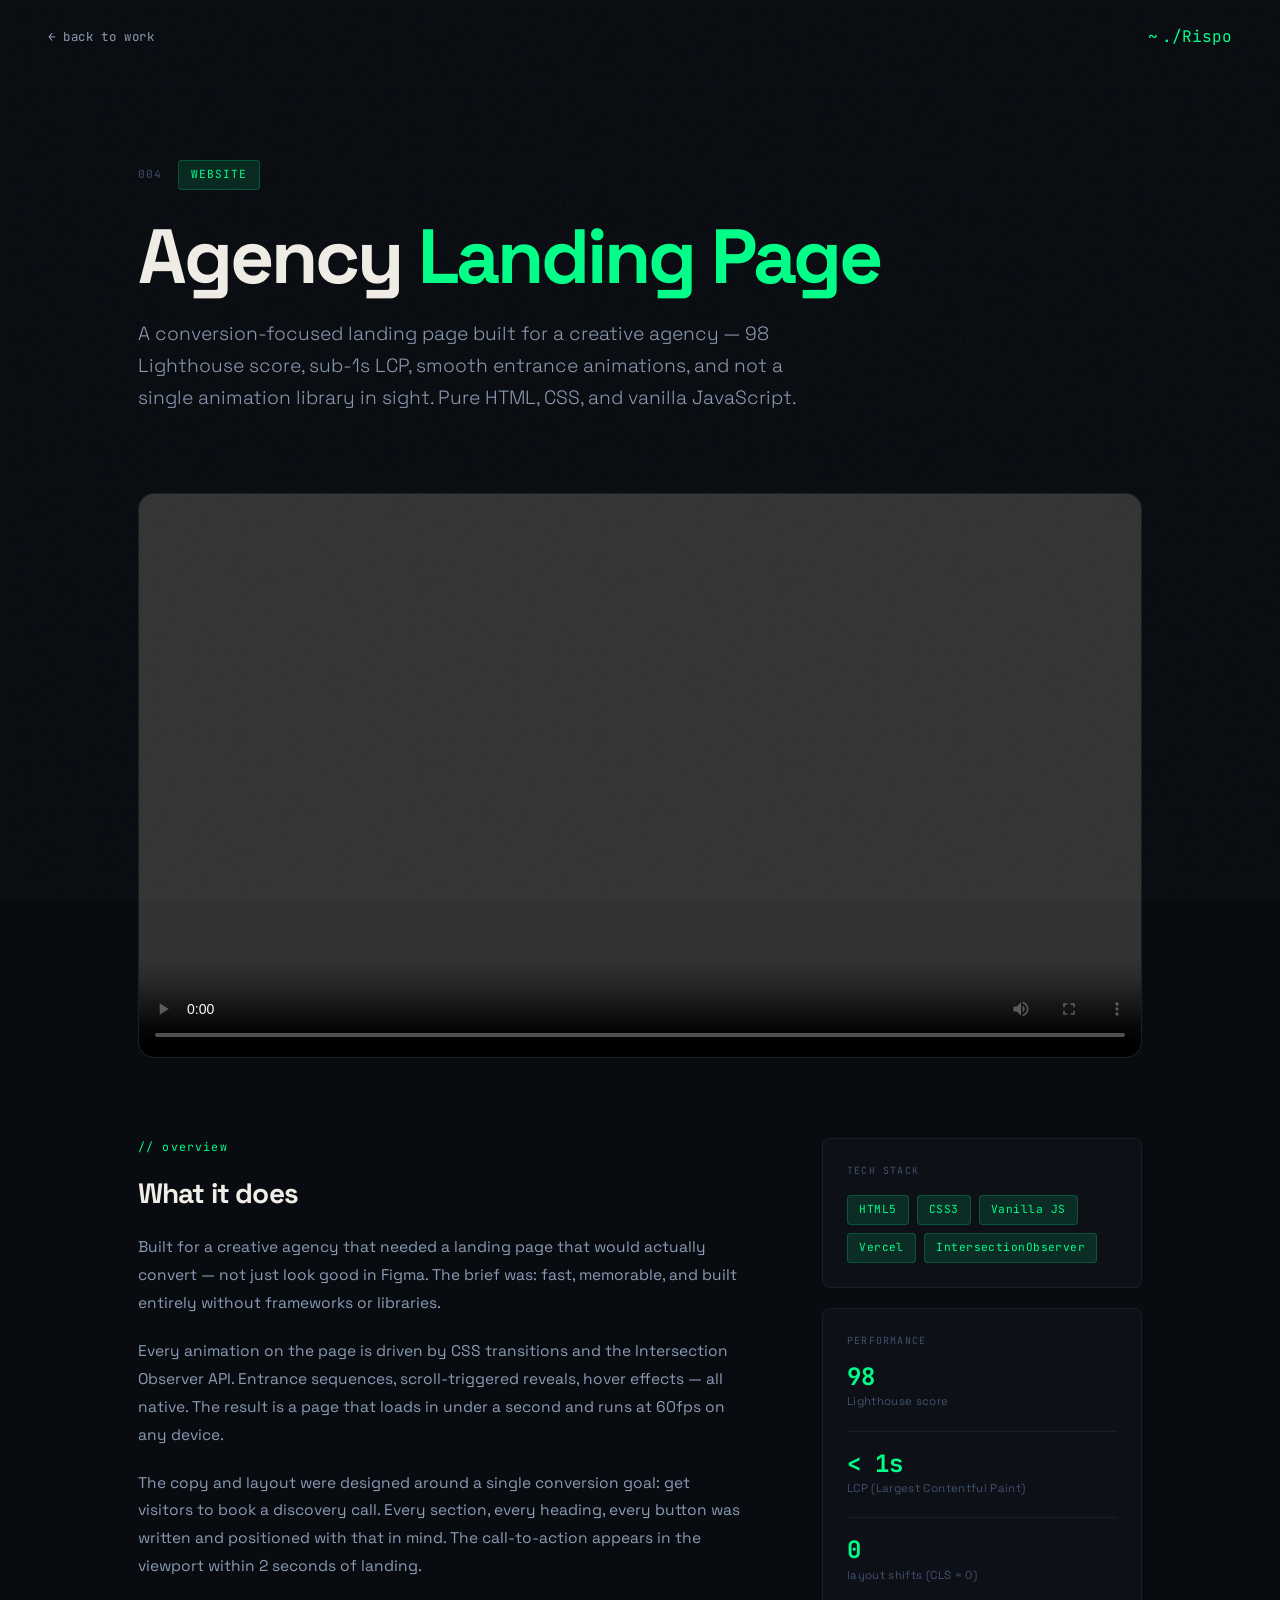
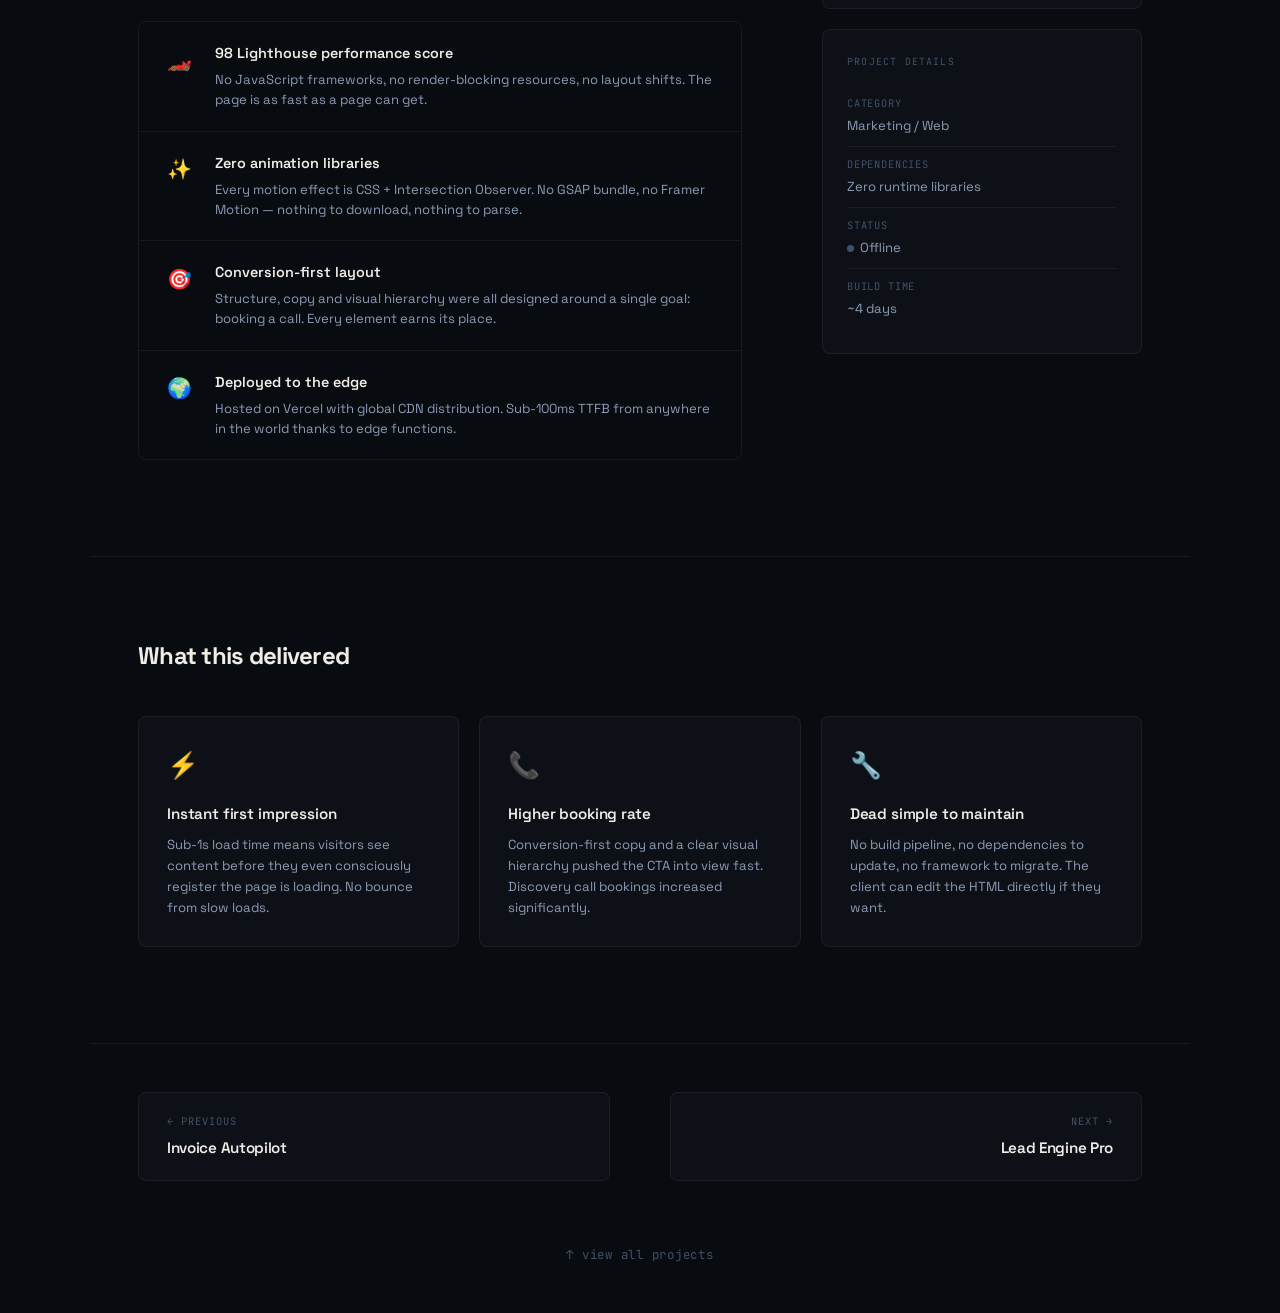
==== commit d7b40371: "adjusting pt2" ====
--- a/projects/agency-landing.html
+++ b/projects/agency-landing.html
@@ -151,7 +151,7 @@
         </div>
         <div class="proj-sidebar-row">
           <span class="proj-sidebar-row-label">Status</span>
-          <span class="proj-sidebar-row-value"><span class="proj-status-dot"></span>Live</span>
+          <span class="proj-sidebar-row-value"><span class="proj-status-dot offline"></span>Offline</span>
         </div>
         <div class="proj-sidebar-row">
           <span class="proj-sidebar-row-label">Build time</span>
--- a/assets/css/style.css
+++ b/assets/css/style.css
@@ -830,9 +830,26 @@
   display: flex;
   align-items: center;
   justify-content: space-between;
-  padding: 2rem 3rem;
+  padding: 2.5rem 3rem;
   max-width: 1400px;
   margin: 0 auto;
+}
+.footer-left,
+.footer-right {
+  flex: 1;
+  display: flex;
+  align-items: center;
+}
+.footer-right {
+  justify-content: flex-end;
+}
+.footer-center {
+  flex: 0 0 auto;
+  font-family: var(--font-mono);
+  font-size: 0.72rem;
+  color: var(--text-2);
+  letter-spacing: 0.05em;
+  text-align: center;
 }
 .footer-left {
   display: flex;
@@ -1070,12 +1087,19 @@
 
 @media (max-width: 860px) {
   .nav { padding: 1.25rem 1.5rem; }
+  .nav-logo {
+    position: relative;
+    z-index: 100;
+  }
   .nav-links { display: none; }
   .nav-links.open {
     display: flex;
     flex-direction: column;
-    position: fixed;
-    inset: 0;
+    position: absolute;
+    top: 0;
+    left: 0;
+    width: 100vw;
+    height: 100vh;
     background: var(--bg);
     align-items: center;
     justify-content: center;
@@ -1084,7 +1108,11 @@
   }
   .nav-links.open .nav-link,
   .nav-links.open .nav-cta { font-size: 1.2rem; }
-  .nav-toggle { display: flex; }
+  .nav-toggle { 
+    display: flex; 
+    position: relative;
+    z-index: 100;
+  }
 
   .hero {
     grid-template-columns: 1fr;
@@ -1118,7 +1146,7 @@
   .form-row { grid-template-columns: 1fr; }
 
   .footer { flex-direction: column; gap: 1.5rem; text-align: center; padding: 2rem 1.5rem; }
-  .footer-left { flex-direction: column; gap: 0.5rem; }
+  .footer-left, .footer-right, .footer-center { flex: none; justify-content: center; width: 100%; }
 }
 
 @media (max-width: 500px) {
@@ -1486,6 +1514,11 @@
   margin-right: 0.4rem;
   animation: pulse 2s ease infinite;
 }
+.proj-status-dot.offline {
+  background: var(--text-3);
+  box-shadow: none;
+  animation: none;
+}
 .proj-sidebar-row {
   display: flex;
   flex-direction: column;
@@ -1624,3 +1657,77 @@
   .proj-hero-title { font-size: 2.4rem; }
 }
 
+/* ======================================================
+   SOCIAL LINKS & CONTACT METHODS (UPDATED)
+   ====================================================== */
+.contact-methods {
+  display: flex;
+  flex-wrap: wrap;
+  gap: 1.5rem;
+  margin-bottom: 2.5rem;
+  justify-content: center;
+}
+
+.social-link {
+  display: inline-flex;
+  align-items: center;
+  gap: 0.75rem;
+  padding: 0.75rem 1.25rem;
+  background: rgba(255, 255, 255, 0.02);
+  border: 1px solid var(--border);
+  color: var(--text-2);
+  font-family: var(--font-mono);
+  font-size: 0.85rem;
+  text-decoration: none;
+  border-radius: var(--radius-sm);
+  transition: all var(--transition);
+  position: relative;
+  overflow: hidden;
+}
+
+.social-link::before {
+  content: '';
+  position: absolute;
+  top: 0; left: 0; width: 2px; height: 100%;
+  background: var(--accent);
+  opacity: 0;
+  transition: opacity var(--transition);
+}
+
+.social-link:hover {
+  color: var(--text);
+  background: rgba(0, 255, 136, 0.05);
+  border-color: var(--border-2);
+  transform: translateY(-2px);
+}
+
+.social-link:hover::before {
+  opacity: 1;
+}
+
+.social-link svg {
+  color: var(--accent);
+  transition: color var(--transition);
+}
+
+.footer-socials {
+  display: flex;
+  align-items: center;
+  gap: 1.5rem;
+  flex-wrap: wrap;
+}
+
+.footer-link {
+  display: inline-flex;
+  align-items: center;
+  gap: 0.5rem;
+}
+
+.footer-link svg {
+  color: var(--text-3);
+  transition: color var(--transition);
+}
+
+.footer-link:hover svg {
+  color: var(--accent);
+}
